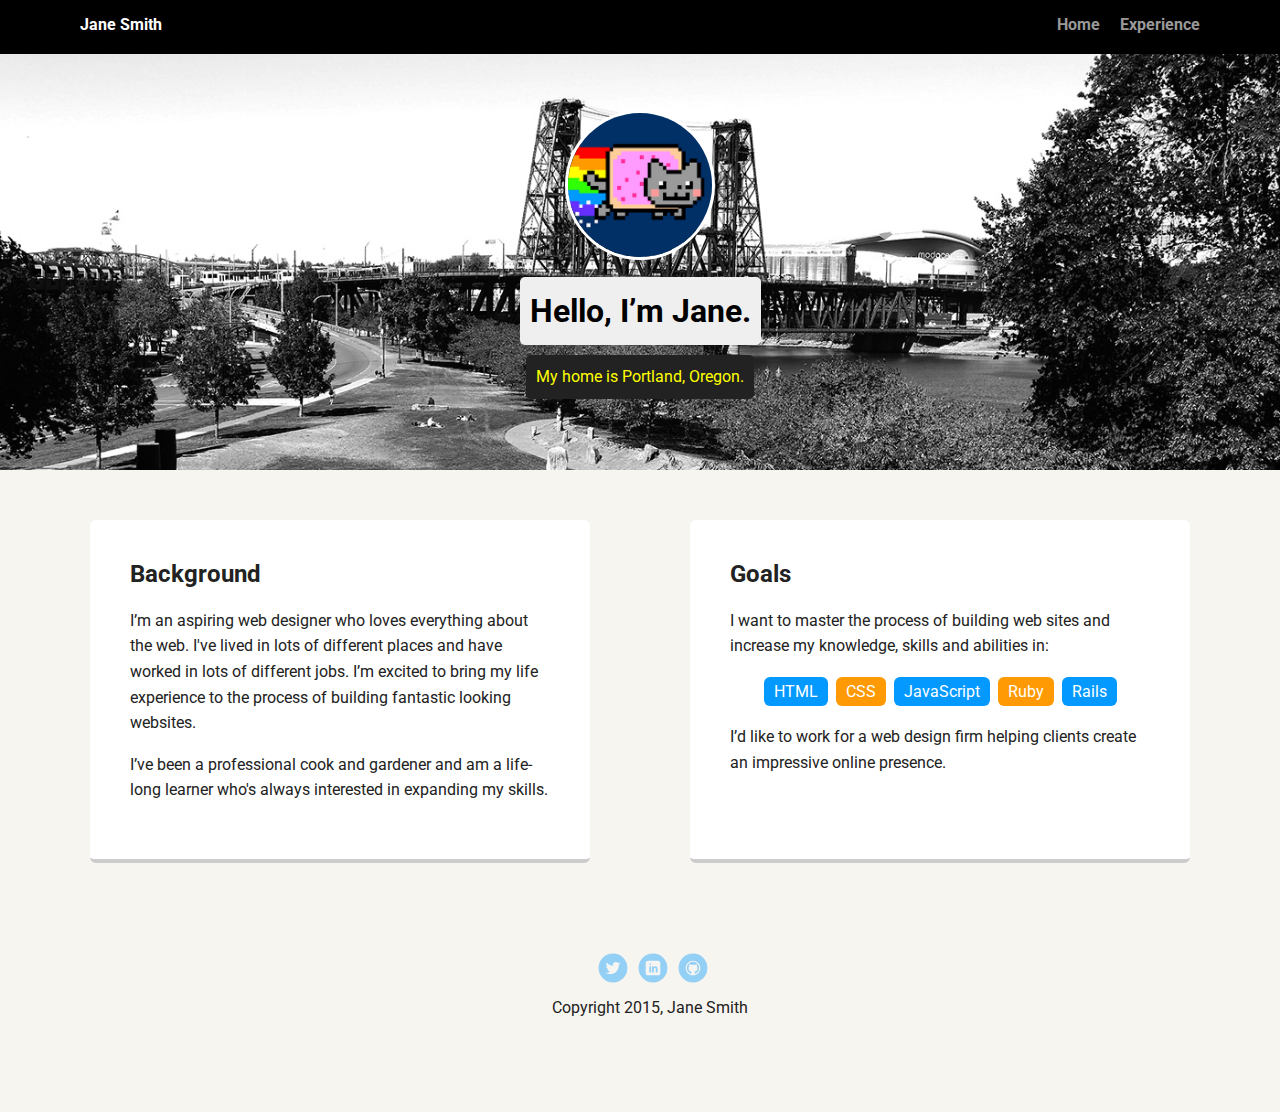
==== index.html @ 76560ab6 "Added project starter files" ====
<!doctype html>
<html lang="en">
<head>
  <meta charset="utf-8">
  <title>Jane Smith's Profile</title>
  <meta name="viewport" content="width=device-width, initial-scale=1.0">
  <link rel="stylesheet" href="styles.css">
  <link href="https://fonts.googleapis.com/css?family=Muli%7CRoboto:400,300,500,700,900" rel="stylesheet"></head>
  <body>

    <div class="main-nav">
        <ul class="nav">
          <li class="name">Jane Smith</li>
          <li><a href="#">Home</a></li>
          <li><a href="#">Experience</a></li>
        </ul>
    </div>

    <header>
      <img src="images/me.png" alt="Drawing of Jane Smith" class="profile-image">
      <h1 class="tag name">Hello, I’m Jane.</h1>
      <p class="tag location">My home is Portland, Oregon.</p>
    </header>

    <main class="flex">
      <div class="card">
        <h2>Background</h2>
        <p>I’m an aspiring web designer who loves everything about the web. I've lived in lots of different places and have worked in lots of different jobs. I’m excited to bring my life experience to the process of building fantastic looking websites.</p>
        <p>I’ve been a professional cook and gardener and am a life-long learner who's always interested in expanding my skills.</p>
      </div> 

      <div class="card">
        <h2>Goals</h2>
        <p>I want to master the process of building web sites and increase my knowledge, skills and abilities in:</p>
        <ul class="skills">
          <li>HTML</li>
          <li>CSS</li>
          <li>JavaScript</li>
          <li>Ruby</li>
          <li>Rails</li>
        </ul>
        <p>I’d like to work for a web design firm helping clients create an impressive online presence.</p>
      </div> 

    </main>
    <footer>
      <ul>
        <li><a href="#" class="social twitter">Twitter</a></li>
        <li><a href="#" class="social linkedin">LinkedIn</a></li>
        <li><a href="#" class="social github">Github</a></li>
      </ul>
      <p class="copyright">Copyright 2015, Jane Smith</p>
    </footer>
  </body>
  </html>
---- styles.css ----
/* Global Layout Set-up */
* { 
  box-sizing: border-box;
}
  
body {
  margin: 0;
  padding: 0;
  text-align: center;
  font-family: 'Roboto', sans-serif;
  color: #222;
  background: #f7f5f0;
}
/* Link Styles */

a {
  text-decoration: none;
  color: #999;
}
a:hover {
  color: #6633ff;
}

/* Section Styles */

.main-nav {
  width: 100%;
  background: black;
  min-height: 30px;
  padding: 10px;
  position: fixed;
  text-align: center;
}
.nav {
  display: flex;
  justify-content: space-around;
  font-weight: 700;
  list-style-type: none;
  margin: 0 auto;
  padding: 0;
}

.nav .name {
    display: block;
    margin-right: auto;
    color: white;
}
.nav li {
  padding: 5px 10px 10px 10px;
}
.nav a {
  transition: all .5s;
}
.nav a:hover {
  color: white
}

header {
  text-align: center;
  background: url('images/portland.jpg') no-repeat top center ;
  background-size: cover;
  overflow: hidden;
  padding-top: 60px;
}
header {
  line-height: 1.5;
}
header .profile-image {
  margin-top: 50px;
  width: 150px;
  height: 150px;
  border-radius: 50%;
  border: 3px solid white;
  transition: all .5s;
}
header .profile-image:hover {
  transform: scale(1.2) rotate(5deg);
}
.tag {
  background-color: #efefef;
  color: black;
  padding: 10px;
  border-radius: 5px;
  display: table;
  margin: 10px auto;
} 
.location {
  background-color: #222;
  color: yellow;
}
.card {
  margin: 30px;
  padding: 20px 40px 40px;
  max-width: 500px;
  text-align: left;
  background: #fff;
  border-bottom: 4px solid #ccc;
  border-radius: 6px;
  transition: all .5s;
}
.card:hover {
  border-color: #ff99ff;
}

ul.skills {
  padding: 0;
  text-align: center;
}

.skills li {
  border-radius: 6px;
  display: inline-block;
  background: #ff9904;
  color: white;
  padding: 5px 10px;
  margin: 2px;
}

.skills li:nth-child(odd) {
  background: #0399ff;
}

footer {
  width: 100%;
  min-height: 30px;
  padding: 20px 0 40px 20px;
}

footer .copyright {
  top: -8px;
  font-size: .75em;
}

footer ul {
  list-style-type: none;
  margin: 0;
  padding: 0;
}

footer ul li {
  display: inline-block;
}

a.social {
  display: inline-block;
  text-indent: -9999px;
  margin-left: 5px;
  width: 30px;
  height: 30px;
  background-size: 30px 30px;
  opacity: .4;
  transition: all .5s;
}
a.twitter {
  background-image: url(images/twitter.svg);
}
a.linkedin {
  background-image: url(images/linkedin.svg);
}
a.github {
  background-image: url(images/github.svg);
}
a.social:hover {
  opacity: 1;
}
.clearfix {
  clear: both;
}

/* Styles for larger screens */
@media screen and (min-width: 720px) {
  
  .flex {
      display: -ms-flexbox;      /* TWEENER - IE 10 */
      display: flex; 
      max-width: 1200px;
      -ms-flex-pack: distribute;
      justify-content: space-around;
      margin: 0 auto;
  }

  header {
    min-height: 470px;
  }

  .nav {
    max-width: 1200px;
    padding: 0 30px;
  }


  main {
    padding-top: 20px;
  }

  main p {
    line-height: 1.6em;
  }

  footer {
    font-size: 1.3em;
    max-width: 1200px;
    margin: 40px auto;
  }

}
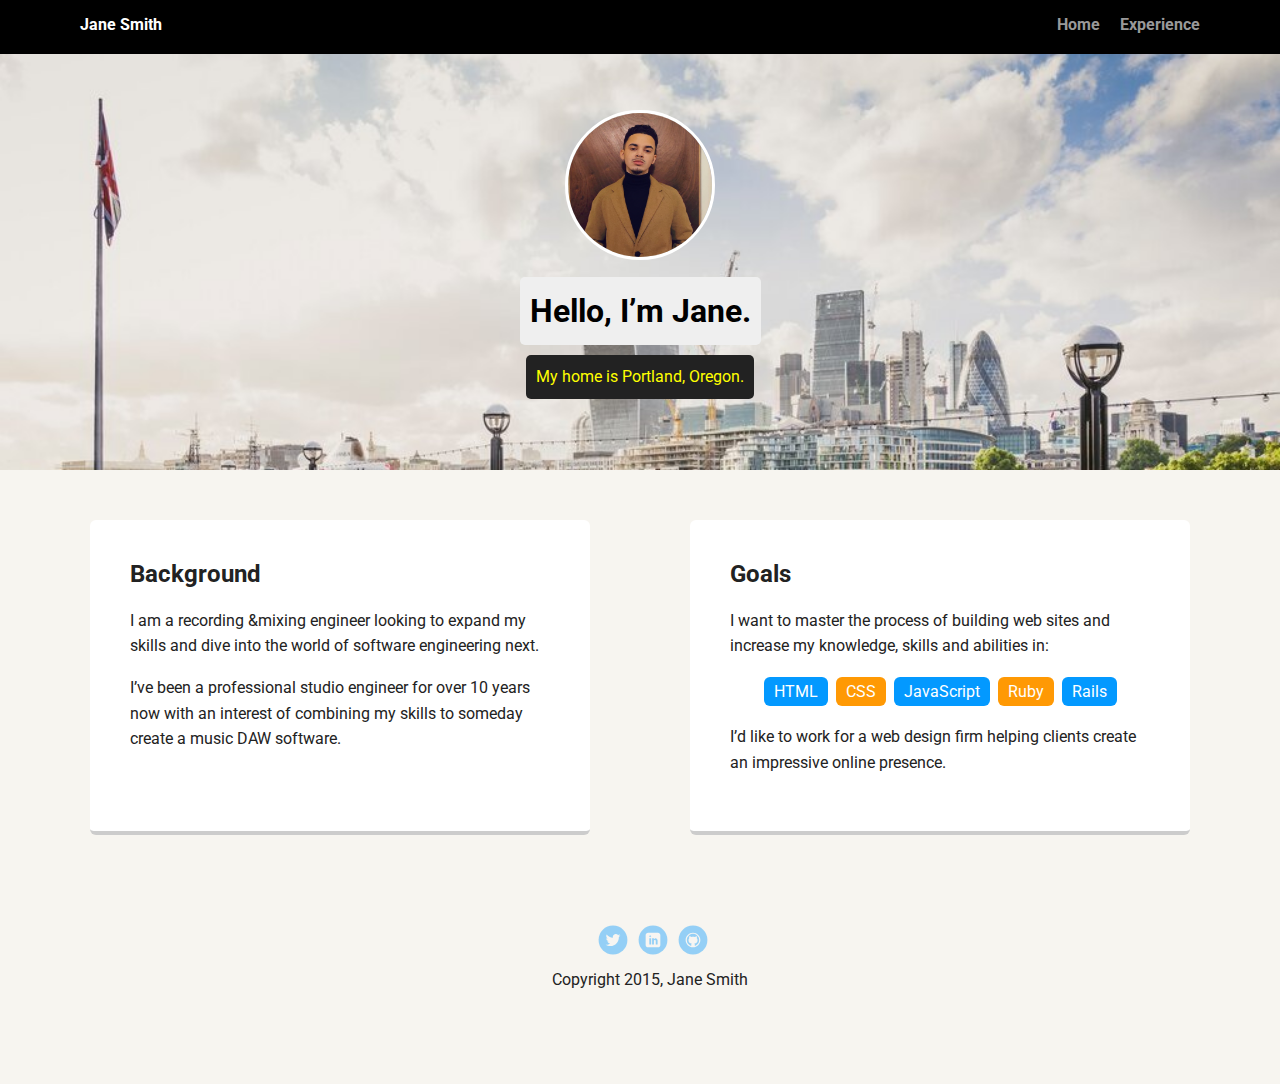
==== commit e8601ea8: "pictures updated" ====
--- a/index.html
+++ b/index.html
@@ -17,16 +17,16 @@
     </div>
 
     <header>
-      <img src="images/me.png" alt="Drawing of Jane Smith" class="profile-image">
+      <img src="images/me.png" alt="Image of Kdn." class="profile-image">
       <h1 class="tag name">Hello, I’m Jane.</h1>
       <p class="tag location">My home is Portland, Oregon.</p>
     </header>
-
+ 
     <main class="flex">
       <div class="card">
         <h2>Background</h2>
-        <p>I’m an aspiring web designer who loves everything about the web. I've lived in lots of different places and have worked in lots of different jobs. I’m excited to bring my life experience to the process of building fantastic looking websites.</p>
-        <p>I’ve been a professional cook and gardener and am a life-long learner who's always interested in expanding my skills.</p>
+        <p>I am a recording &amp;mixing engineer looking to expand my skills and dive into the world of software engineering next.</p>
+        <p>I’ve been a professional studio engineer for over 10 years now with an interest of combining my skills to someday create a music DAW software.</p>
       </div> 
 
       <div class="card">
--- a/styles.css
+++ b/styles.css
@@ -57,7 +57,7 @@
 
 header {
   text-align: center;
-  background: url('images/portland.jpg') no-repeat top center ;
+  background: url('images/london.jpg') no-repeat top center ;
   background-size: cover;
   overflow: hidden;
   padding-top: 60px;
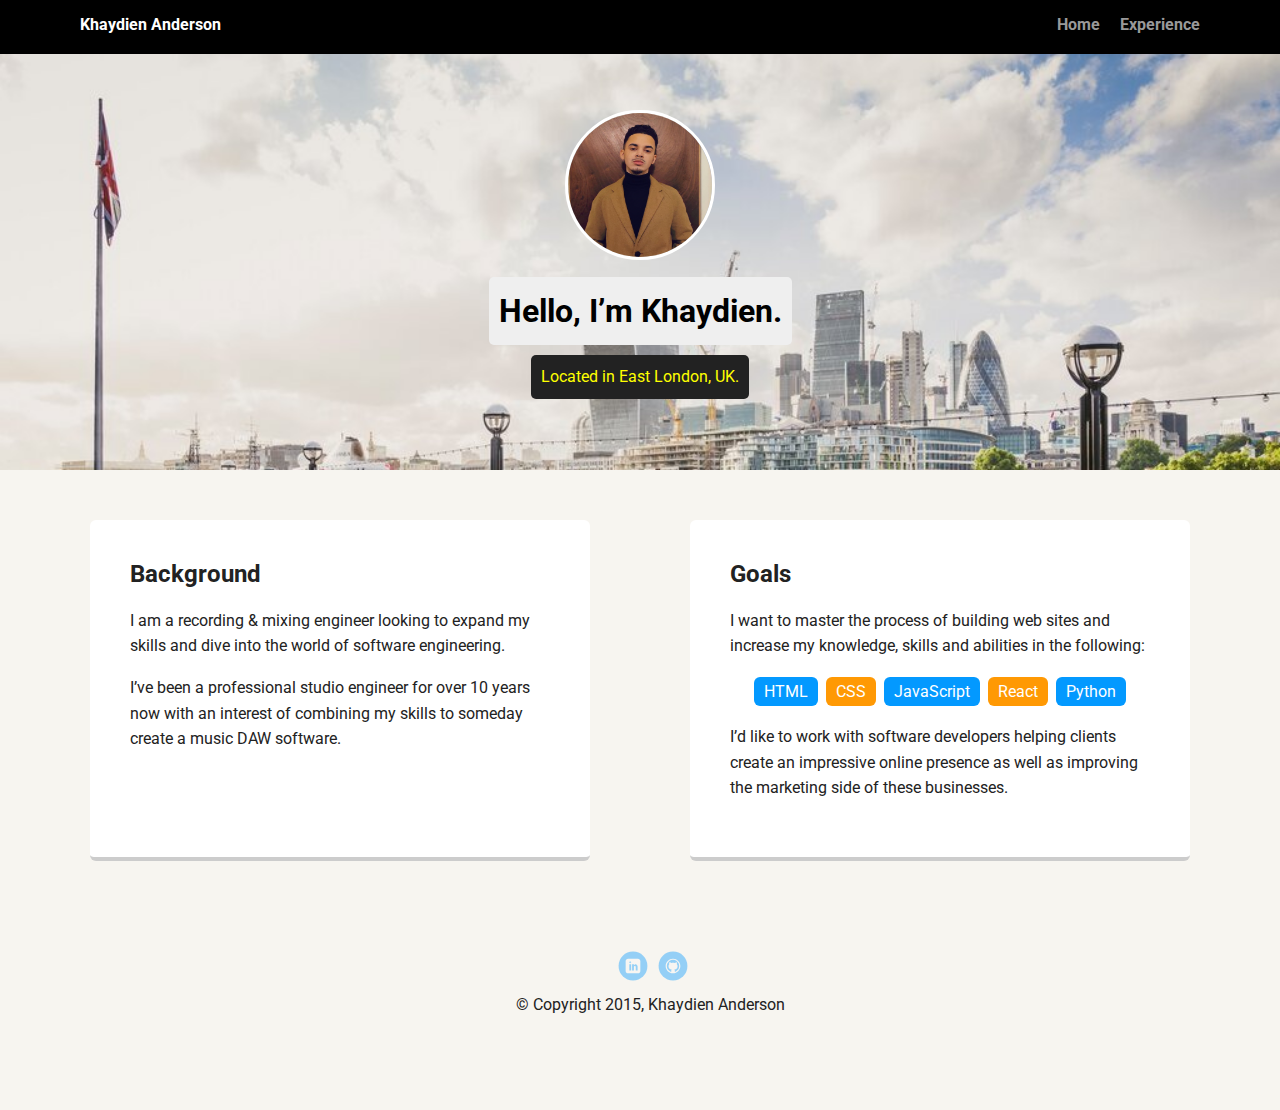
==== commit 328e0d3d: "Home/experience links updated" ====
--- a/index.html
+++ b/index.html
@@ -2,7 +2,7 @@
 <html lang="en">
 <head>
   <meta charset="utf-8">
-  <title>Jane Smith's Profile</title>
+  <title>Khaydien Anderson's Profile</title>
   <meta name="viewport" content="width=device-width, initial-scale=1.0">
   <link rel="stylesheet" href="styles.css">
   <link href="https://fonts.googleapis.com/css?family=Muli%7CRoboto:400,300,500,700,900" rel="stylesheet"></head>
@@ -10,46 +10,49 @@
 
     <div class="main-nav">
         <ul class="nav">
-          <li class="name">Jane Smith</li>
-          <li><a href="#">Home</a></li>
-          <li><a href="#">Experience</a></li>
+          <li class="name">Khaydien Anderson</li>
+          <li><a href="index.html">Home</a></li>
+          <li><a href="experience.html">Experience</a></li>
         </ul>
     </div>
 
     <header>
       <img src="images/me.png" alt="Image of Kdn." class="profile-image">
-      <h1 class="tag name">Hello, I’m Jane.</h1>
-      <p class="tag location">My home is Portland, Oregon.</p>
+      <h1 class="tag name">Hello, I’m Khaydien.</h1>
+      <p class="tag location">Located in East London, UK.</p>
+     
     </header>
  
     <main class="flex">
       <div class="card">
         <h2>Background</h2>
-        <p>I am a recording &amp;mixing engineer looking to expand my skills and dive into the world of software engineering next.</p>
+        <p>I am a recording &amp; mixing engineer looking to expand my skills and dive into the world of software engineering.</p>
         <p>I’ve been a professional studio engineer for over 10 years now with an interest of combining my skills to someday create a music DAW software.</p>
       </div> 
 
       <div class="card">
         <h2>Goals</h2>
-        <p>I want to master the process of building web sites and increase my knowledge, skills and abilities in:</p>
+        <p>I want to master the process of building web sites and increase my knowledge, skills and abilities in the following:</p>
         <ul class="skills">
           <li>HTML</li>
           <li>CSS</li>
           <li>JavaScript</li>
-          <li>Ruby</li>
-          <li>Rails</li>
+          <li>React</li>
+          <li>Python</li>
         </ul>
-        <p>I’d like to work for a web design firm helping clients create an impressive online presence.</p>
+        <p>I’d like to work with software developers helping clients create an impressive online presence as well as improving the marketing side of these businesses.</p>
       </div> 
 
     </main>
     <footer>
       <ul>
-        <li><a href="#" class="social twitter">Twitter</a></li>
-        <li><a href="#" class="social linkedin">LinkedIn</a></li>
-        <li><a href="#" class="social github">Github</a></li>
+        <span>
+        
+        <li><a href="https://www.linkedin.com/in/khaydien-anderson-063b4b19b/" target="_blank"class="social linkedin">LinkedIn</a></li>
+        <li><a href="https://github.com/crumpcode" target="_blank"class="social github">Github</a></li>
+      </span>
       </ul>
-      <p class="copyright">Copyright 2015, Jane Smith</p>
+      <p class="copyright">&copy; Copyright 2015, Khaydien Anderson</p>
     </footer>
   </body>
   </html>
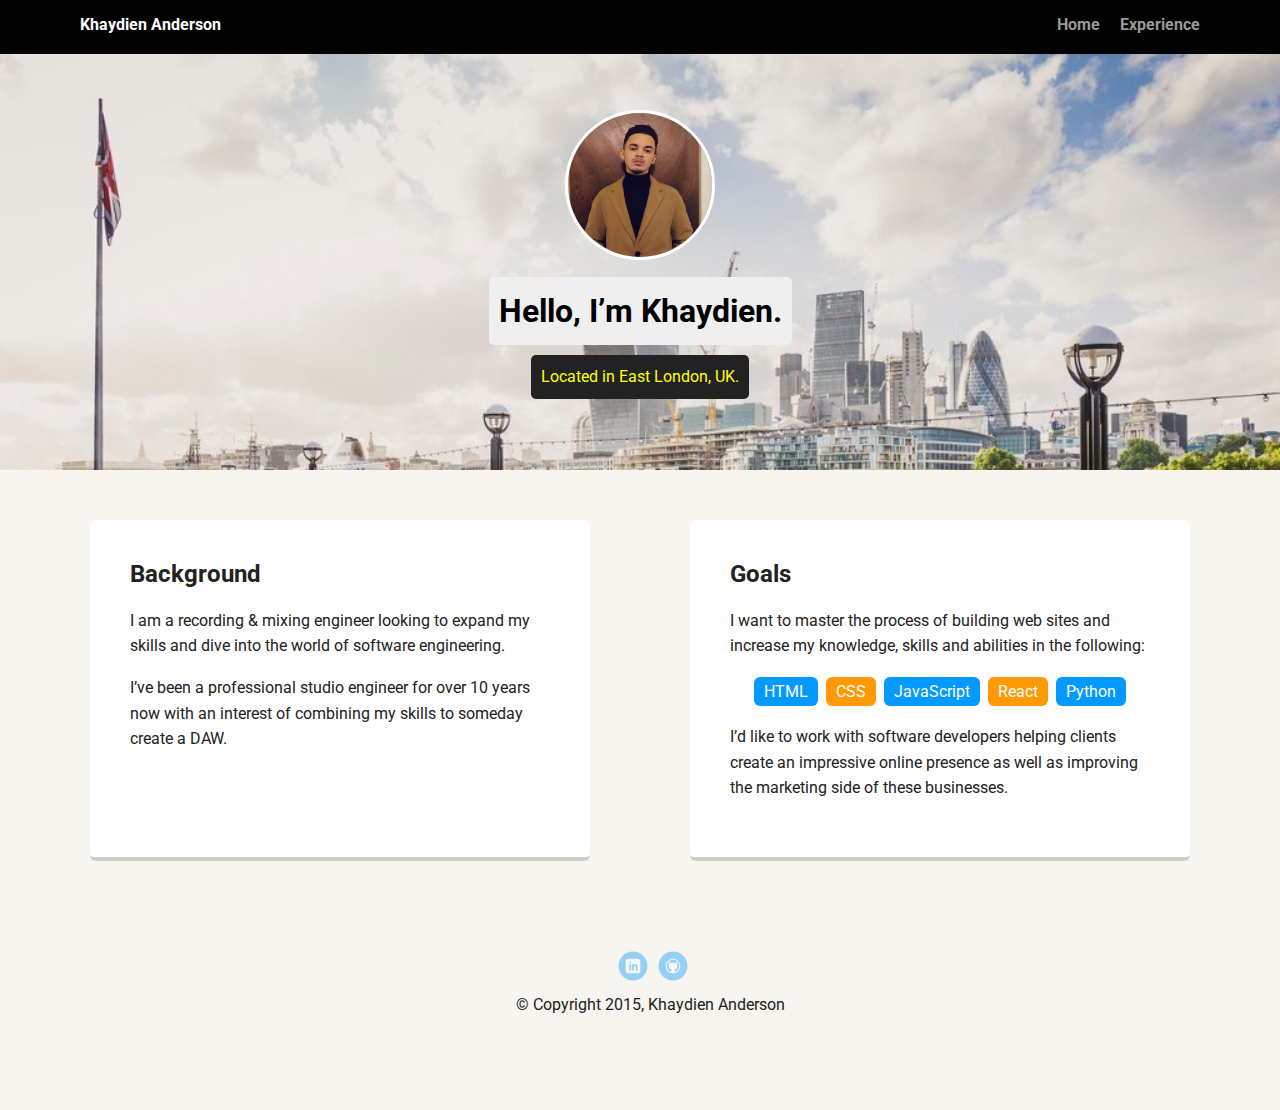
==== commit 006ea64a: "Nav added to experience" ====
--- a/index.html
+++ b/index.html
@@ -7,6 +7,7 @@
   <link rel="stylesheet" href="styles.css">
   <link href="https://fonts.googleapis.com/css?family=Muli%7CRoboto:400,300,500,700,900" rel="stylesheet"></head>
   <body>
+
 
     <div class="main-nav">
         <ul class="nav">
@@ -27,7 +28,7 @@
       <div class="card">
         <h2>Background</h2>
         <p>I am a recording &amp; mixing engineer looking to expand my skills and dive into the world of software engineering.</p>
-        <p>I’ve been a professional studio engineer for over 10 years now with an interest of combining my skills to someday create a music DAW software.</p>
+        <p>I’ve been a professional studio engineer for over 10 years now with an interest of combining my skills to someday create a DAW.</p>
       </div> 
 
       <div class="card">
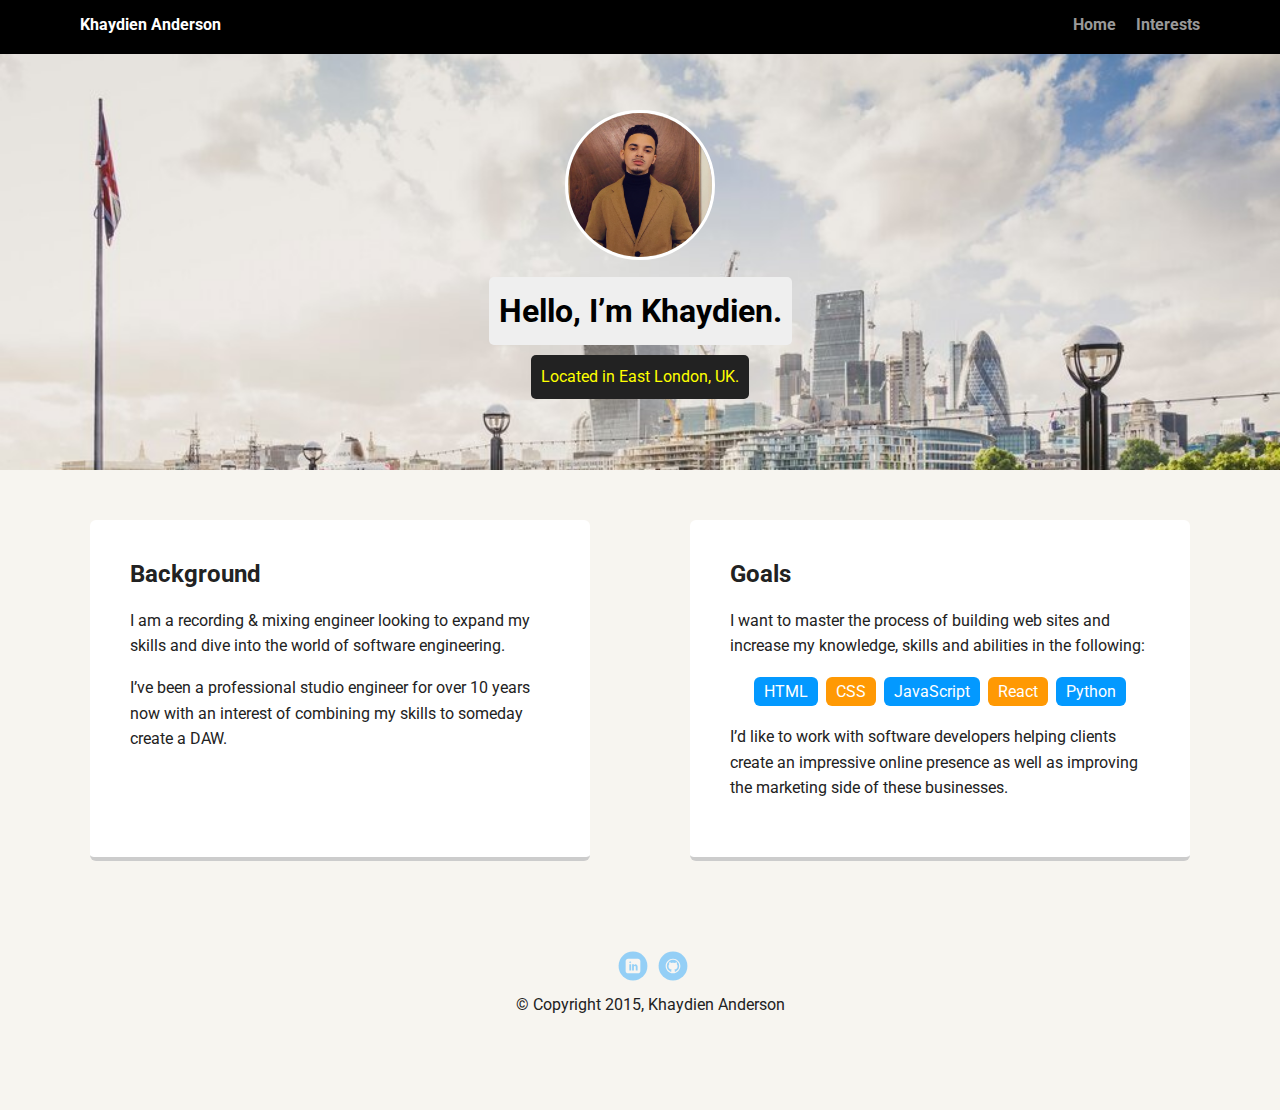
==== commit 287fdd67: "Hobbies changed to Interests" ====
--- a/index.html
+++ b/index.html
@@ -13,7 +13,7 @@
         <ul class="nav">
           <li class="name">Khaydien Anderson</li>
           <li><a href="index.html">Home</a></li>
-          <li><a href="experience.html">Experience</a></li>
+          <li><a href="interests.html">Interests</a></li>
         </ul>
     </div>
 
--- a/styles.css
+++ b/styles.css
@@ -40,6 +40,7 @@
   padding: 0;
 }
 
+
 .nav .name {
     display: block;
     margin-right: auto;
@@ -62,6 +63,9 @@
   overflow: hidden;
   padding-top: 60px;
 }
+
+
+
 header {
   line-height: 1.5;
 }
@@ -74,7 +78,7 @@
   transition: all .5s;
 }
 header .profile-image:hover {
-  transform: scale(1.2) rotate(5deg);
+  transform: scale(1.3) rotate(5deg);
 }
 .tag {
   background-color: #efefef;
